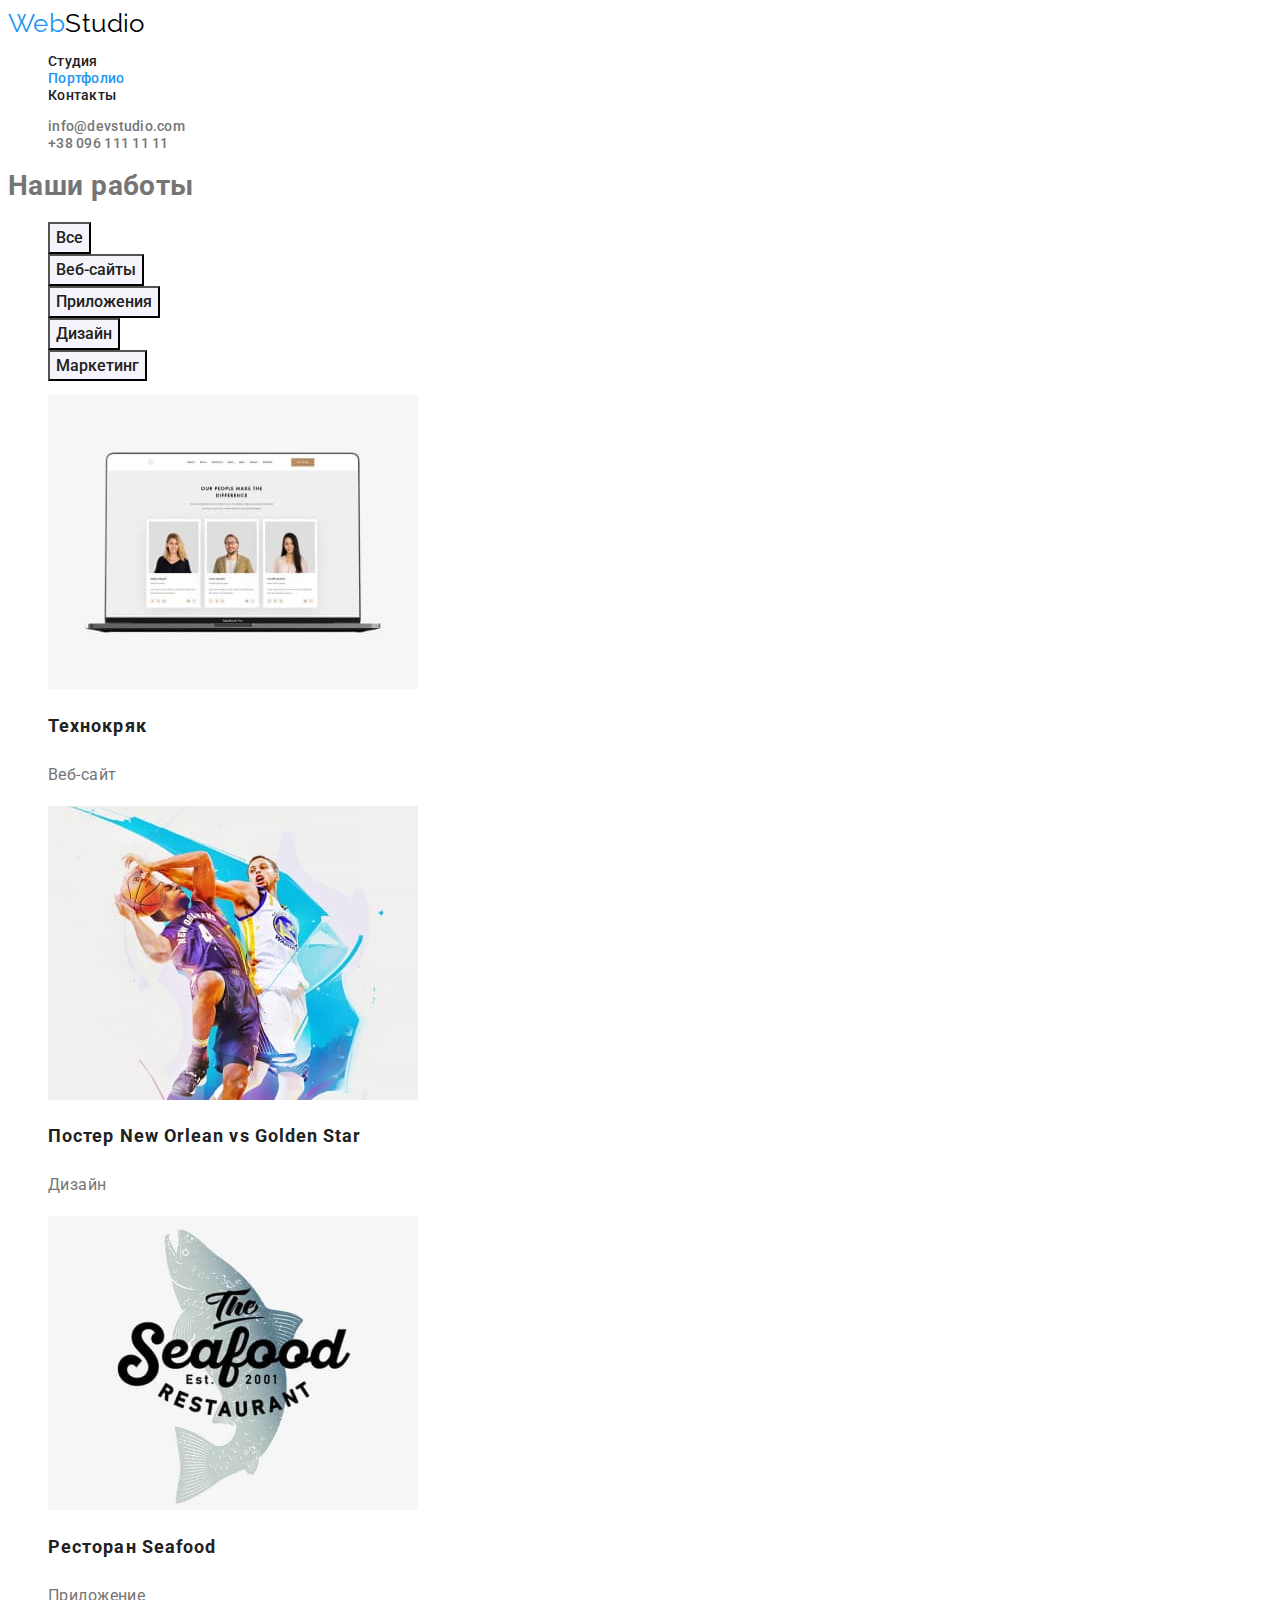
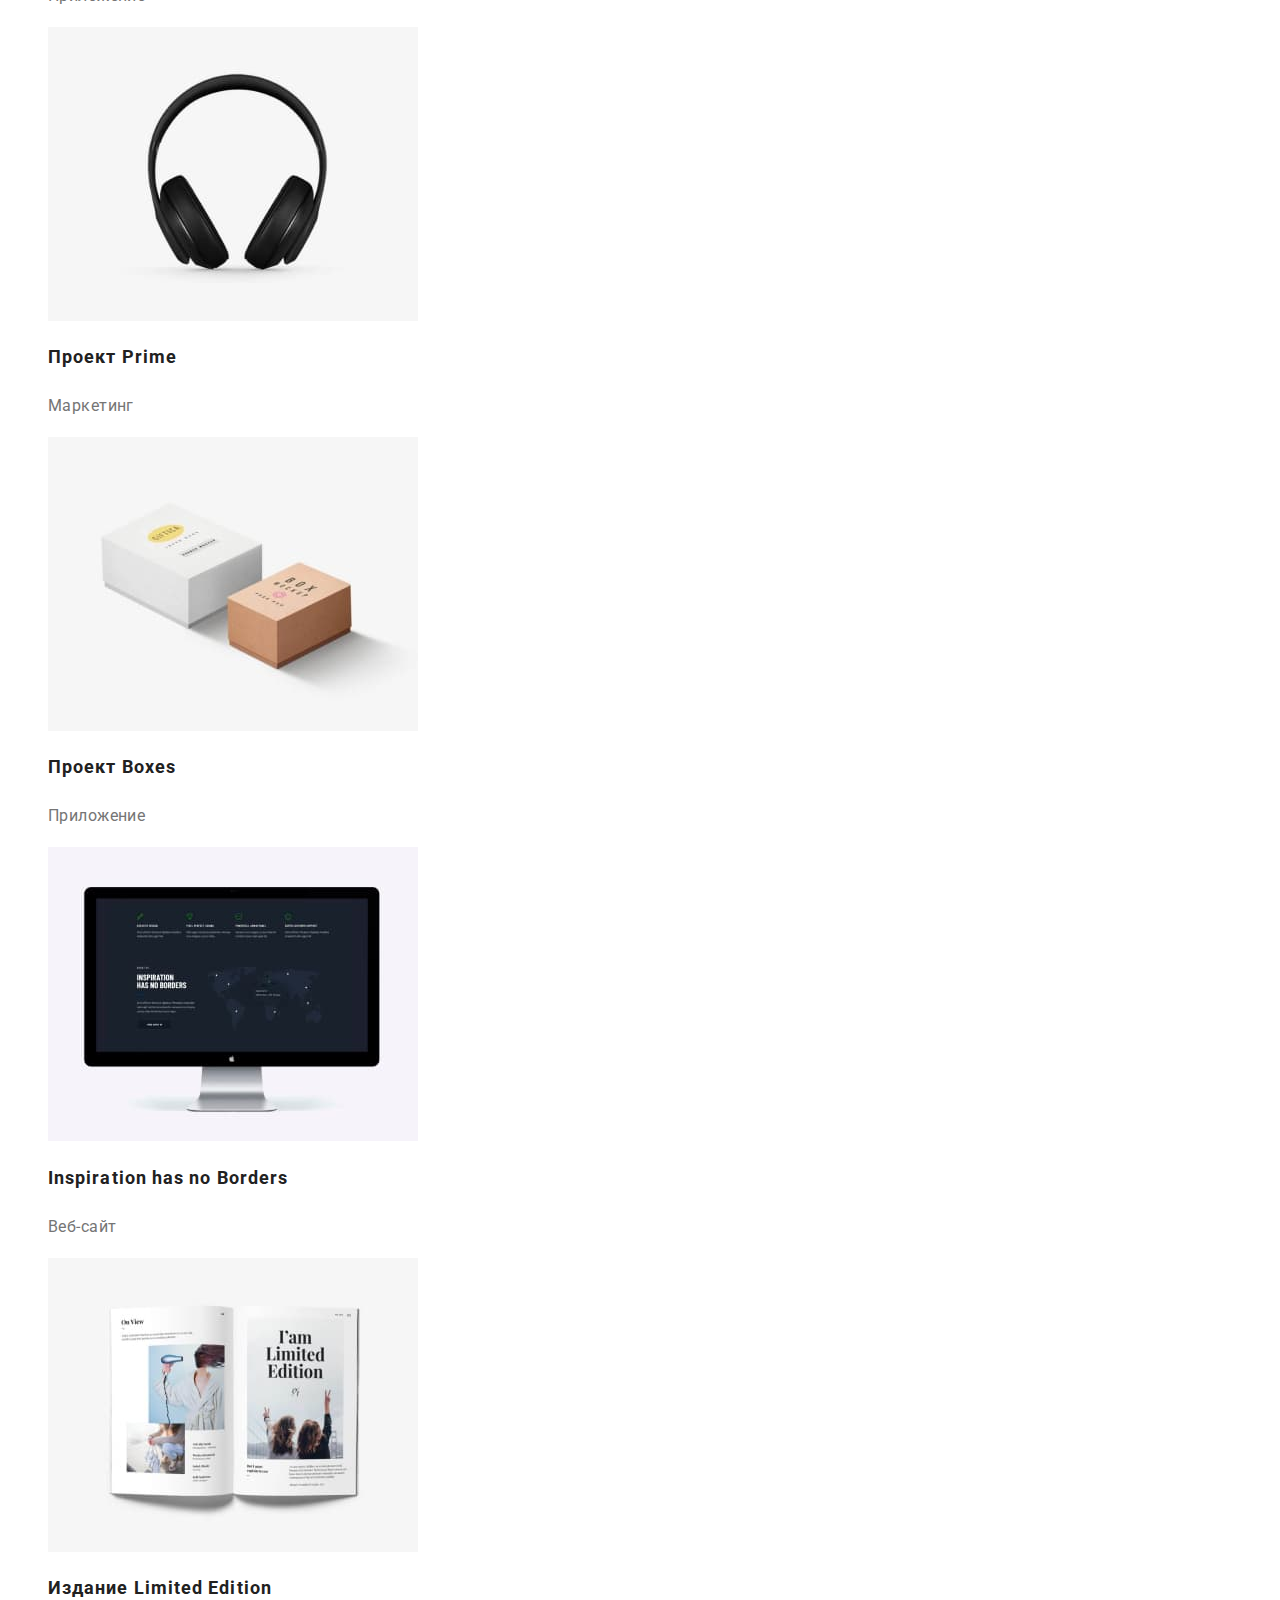
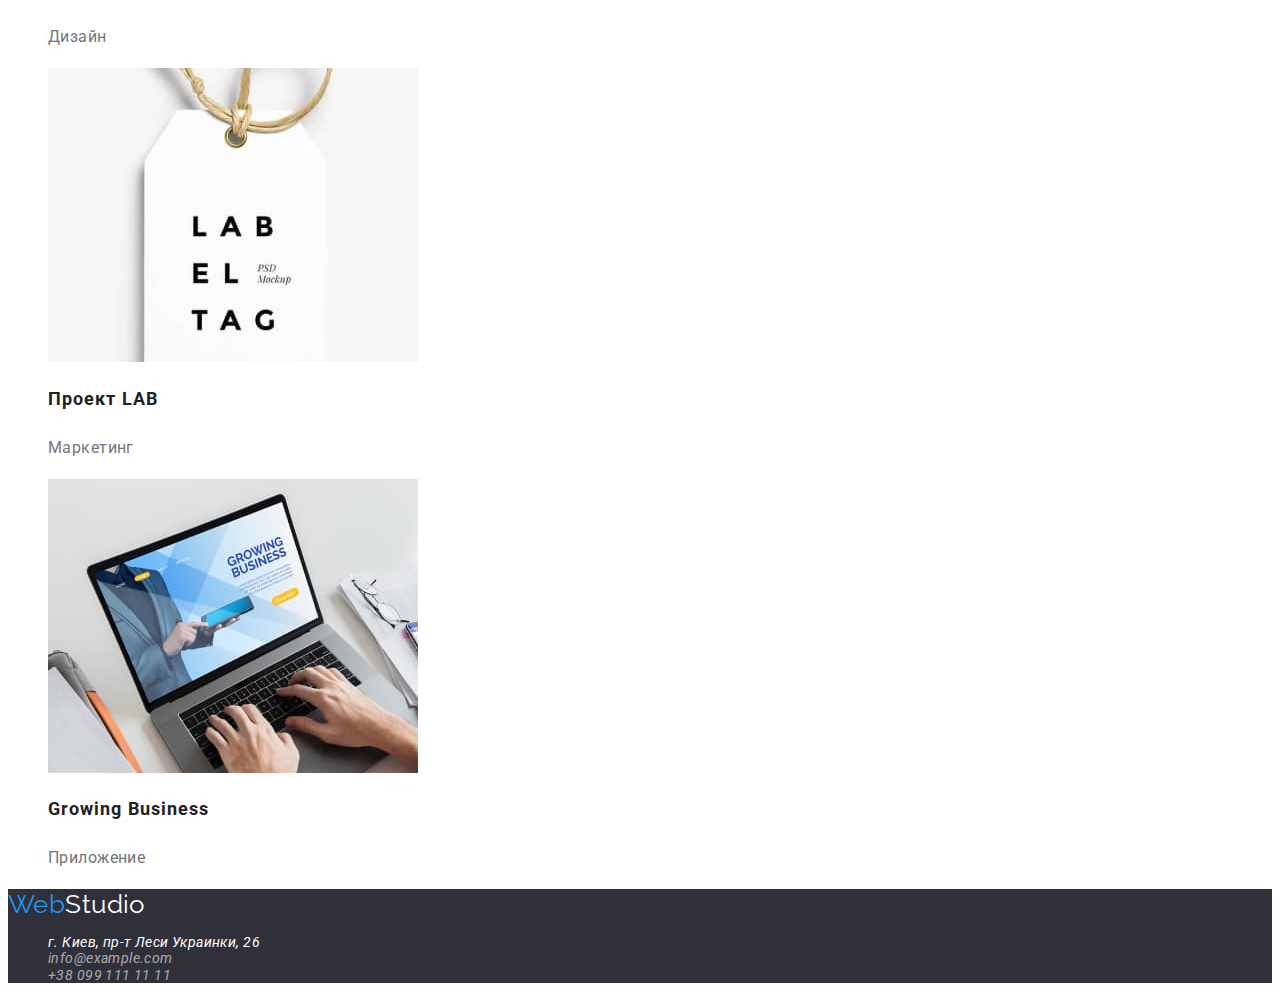
==== portfolio.html @ 64256b89 "Скопіював файли попередньої роботи" ====
<!DOCTYPE html>
<html lang="ru">

<head>
    <meta charset="UTF-8">
    <meta http-equiv="X-UA-Compatible" content="IE=edge">
    <meta name="viewport" content="width=device-width, initial-scale=1.0">
    <title>Портфоліо</title>
    <link rel="stylesheet" href="./css/styles.css">
    <link rel="preconnect" href="https://fonts.googleapis.com">
    <link rel="preconnect" href="https://fonts.gstatic.com" crossorigin>
    <link  href="https://fonts.googleapis.com/css2?family=Raleway:wght@700&family=Roboto:wght@400;500;700;900&display=swap"
        rel="stylesheet">
</head>

<body>
    <!-- Шапка сайта -->
    <header>
        <nav>
            <a href="./index.html" class="line">
                <span class="logo-blue logo">Web</span><span class="logo-black logo">Studio</span>
            </a>

            <ul class="site-nav list ">
                <li><a href="./index.html" class="line">Студия</a></li>
                <li><a href="./portfolio.html" class="current line">Портфолио</a></li>
                <li><a href="" class="line">Контакты</a></li>
            </ul>
        </nav>

        <ul class="site-adrress list ">
            <li><a href="mailto:info@devstudio.com" class="line">info@devstudio.com</a></li>
            <li><a href="tel:+380961111111" class="line">+38 096 111 11 11</a></li>
        </ul>

    </header>

    <!-- Уникальный контент сайта -->
    <main>
        <section>
            <h1>Наши работы</h1>
            <ul class="list">
                <li><button  class="buttons" type="button">Все</button></li>
                <li><button  class="buttons" type="button">Веб-сайты</button></li>
                <li><button  class="buttons" type="button">Приложения</button></li>
                <li><button  class="buttons" type="button">Дизайн</button></li>
                <li><button  class="buttons" type="button">Маркетинг</button></li>
            </ul>
            <ul class="list">
                <li>
                    <a class="line" href="">
                        <img src="./images/imag1.jpg" alt="" width="370">
                        <h2 class="our-works-titles">Технокряк</h2>
                        <p class="paragraph">Веб-сайт</p>
                    </a>
                </li>
                <li>
                    <a class="line" href="">
                        <img src="./images/imag2.jpg" alt="" width="370">
                        <h2 class="our-works-titles">Постер New Orlean vs Golden Star</h2>
                        <p class="paragraph">Дизайн</p>
                    </a>
                </li>
                <li>
                    <a class="line" href="">
                        <img src="./images/imag3.jpg" alt="" width="370">
                        <h2 class="our-works-titles">Ресторан Seafood</h2>
                        <p class="paragraph">Приложение</p>
                    </a>
                </li>
                <li>
                    <a class="line" href="">
                        <img src="./images/imag4.jpg" alt="" width="370">
                        <h2 class="our-works-titles">Проект Prime</h2>
                        <p class="paragraph">Маркетинг</p>
                    </a>
                </li>
                <li>
                    <a class="line" href="">
                        <img src="./images/imag5.jpg" alt="" width="370">
                        <h2 class="our-works-titles">Проект Boxes</h2>
                        <p class="paragraph">Приложение</p>
                    </a>
                </li>
                <li>
                    <a class="line" href="">
                        <img src="./images/imag6.jpg" alt="" width="370">
                        <h2 class="our-works-titles">Inspiration has no Borders</h2>
                        <p class="paragraph">Веб-сайт</p>
                    </a>
                </li>
                <li>
                    <a class="line" href="">
                        <img src="./images/imag7.jpg" alt="" width="370">
                        <h2 class="our-works-titles">Издание Limited Edition</h2>
                        <p class="paragraph">Дизайн</p>
                    </a>
                </li>
                <li>
                    <a class="line" href="">
                        <img src="./images/imag8.jpg" alt="" width="370">
                        <h2 class="our-works-titles">Проект LAB</h2>
                        <p class="paragraph">Маркетинг</p>
                    </a>
                </li>
                <li>
                    <a class="line" href="">
                        <img src="./images/imag9.jpg" alt="" width="370">
                        <h2 class="our-works-titles">Growing Business</h2>
                        <p class="paragraph">Приложение</p>
                    </a>
                </li>
            </ul>
        </section>
    </main>

    <!-- Подвал сайта -->
    <footer class="footer">
        <a href="./index.html" class="line">
            <span class="logo-blue logo">Web</span><span class="logo-white logo">Studio</span>
        </a>

        <address>
            <ul class="list">
                <li class="live-address"><a class="line" href="">г. Киев, пр-т Леси Украинки, 26</a></li>
                <li class="contacts"><a class="line" href="mailto:info@example.com">info@example.com</a></li>
                <li class="contacts"><a class="line" href="tel:+380991111111">+38 099 111 11 11</a></li>
            </ul>
        </address>
    </footer>
</body>

</html>
---- css/styles.css ----
:root {
    --primary-text-color: #757575;
    --title-text-color: #212121;
    --accent-color:#2196F3;
    --primary-white-color: #ffffff;
    --secondary-background-color: #2F303A;
}

body {
    font-family: 'Roboto', sans-serif;
    letter-spacing: 0.03em;
    font-size: 14px;
    line-height: 1.17;
    background-color: var(--primary-white-color);
    color: var(--primary-text-color);
}

.line {
    text-decoration: none;
}

.list {
    list-style: none;
}



/* ----------LOGO---------- */

.logo {
    font-family: 'Raleway', sans-serif ;
    font-size: 26px;
    line-height: 1.19;
}

.logo-blue {
    color: #2196F3 ;
} 

.logo-black{
    color: #000000;
}

.logo-white {
    color: #ffffff;
}

/* ----------HEADER---------- */

.site-nav a {
    color: var(--title-text-color);
    font-weight: 500;
    font-size: 14px;
    line-height: 1.14;
    letter-spacing: 0.02em;
}

.site-adrress a {
    color: var(--primary-text-color);
    font-weight: 500;
    font-size: 14px;
    line-height: 1.14;
    letter-spacing: 0.02em;
}

.site-nav a:hover,
.site-nav a:focus,
.site-adrress a:hover,
.site-adrress a:focus {
    color: var(--accent-color);
}

.site-nav a.current {
    color: var(--accent-color);
}

/* ---------- СТИЛІ ДЛЯ INDEX.HTML---------- */

/* ----------HERO---------- */

.hero {
    background-color: var(--secondary-background-color);
}

.hero-title {
    color: var(--primary-white-color);
    font-weight: 900;
    font-size: 44px;
    line-height: 1.36;
    text-align: center;
    letter-spacing: 0.06em;
    text-transform: uppercase;
}

.button {
    color: var(--primary-white-color);
    background-color: var(--accent-color);
    font-family: 'Roboto';
    font-weight: 700;
    font-size: 16px;
    line-height: 1.88;
    letter-spacing: 0.06em;
    cursor: pointer;
}

.button:hover,
.button:focus {
    color: var(--accent-color);
    background-color: var(--primary-white-color);
}

/* ----------SECTION---------- */

.section-title {
    color: var(--title-text-color);
    font-weight: 700;
    font-size: 36px;
    text-align: center;
}

/* ----------FEATURE---------- */

.feature-list .title {
    color: var(--title-text-color);
    font-size: 14px;
    line-height: 1.14;
    text-transform: uppercase;
}



/* ----------TEAM---------- */

.team {
    background-color: #F5F4FA;
}
.team-list .title {
    color: var(--title-text-color);
    font-weight: 500;
    font-size: 16px;
    line-height: 1.19;
}

.team-list .text {
    font-weight: 400;
    font-size: 16px;
    line-height: 1.19;
}

/* ----------FOOTER---------- */

.footer {
    background-color: var(--secondary-background-color);
}

.live-address a {
    color: var(--primary-white-color);
}

.contacts a {
    color: rgba(255, 255, 255, 0.6);
}

.live-address a:hover,
.live-address a:focus,
.contacts a:hover,
.contacts a:focus {
    color: var(--accent-color);
}

/* ---------- СТИЛІ ДЛЯ PORTFOLIO.HTML---------- */

.buttons {
    background-color: #F5F4FA;
    color: var(--title-text-color);
    font-family: 'Roboto';
    font-weight: 500;
    font-size: 16px;
    line-height: 1.62;
    cursor: pointer;
}

.buttons:hover,
.buttons:focus {
    background-color: var(--accent-color);
    color: var(--primary-white-color);
}

.our-works-titles {
    color: var(--title-text-color);
    font-size: 18px;
    line-height: 2;
    letter-spacing: 0.06em;
}

.paragraph {
    color: var(--primary-text-color);
    font-weight: 400;
    font-size: 16px;
    line-height: 1.88;
}
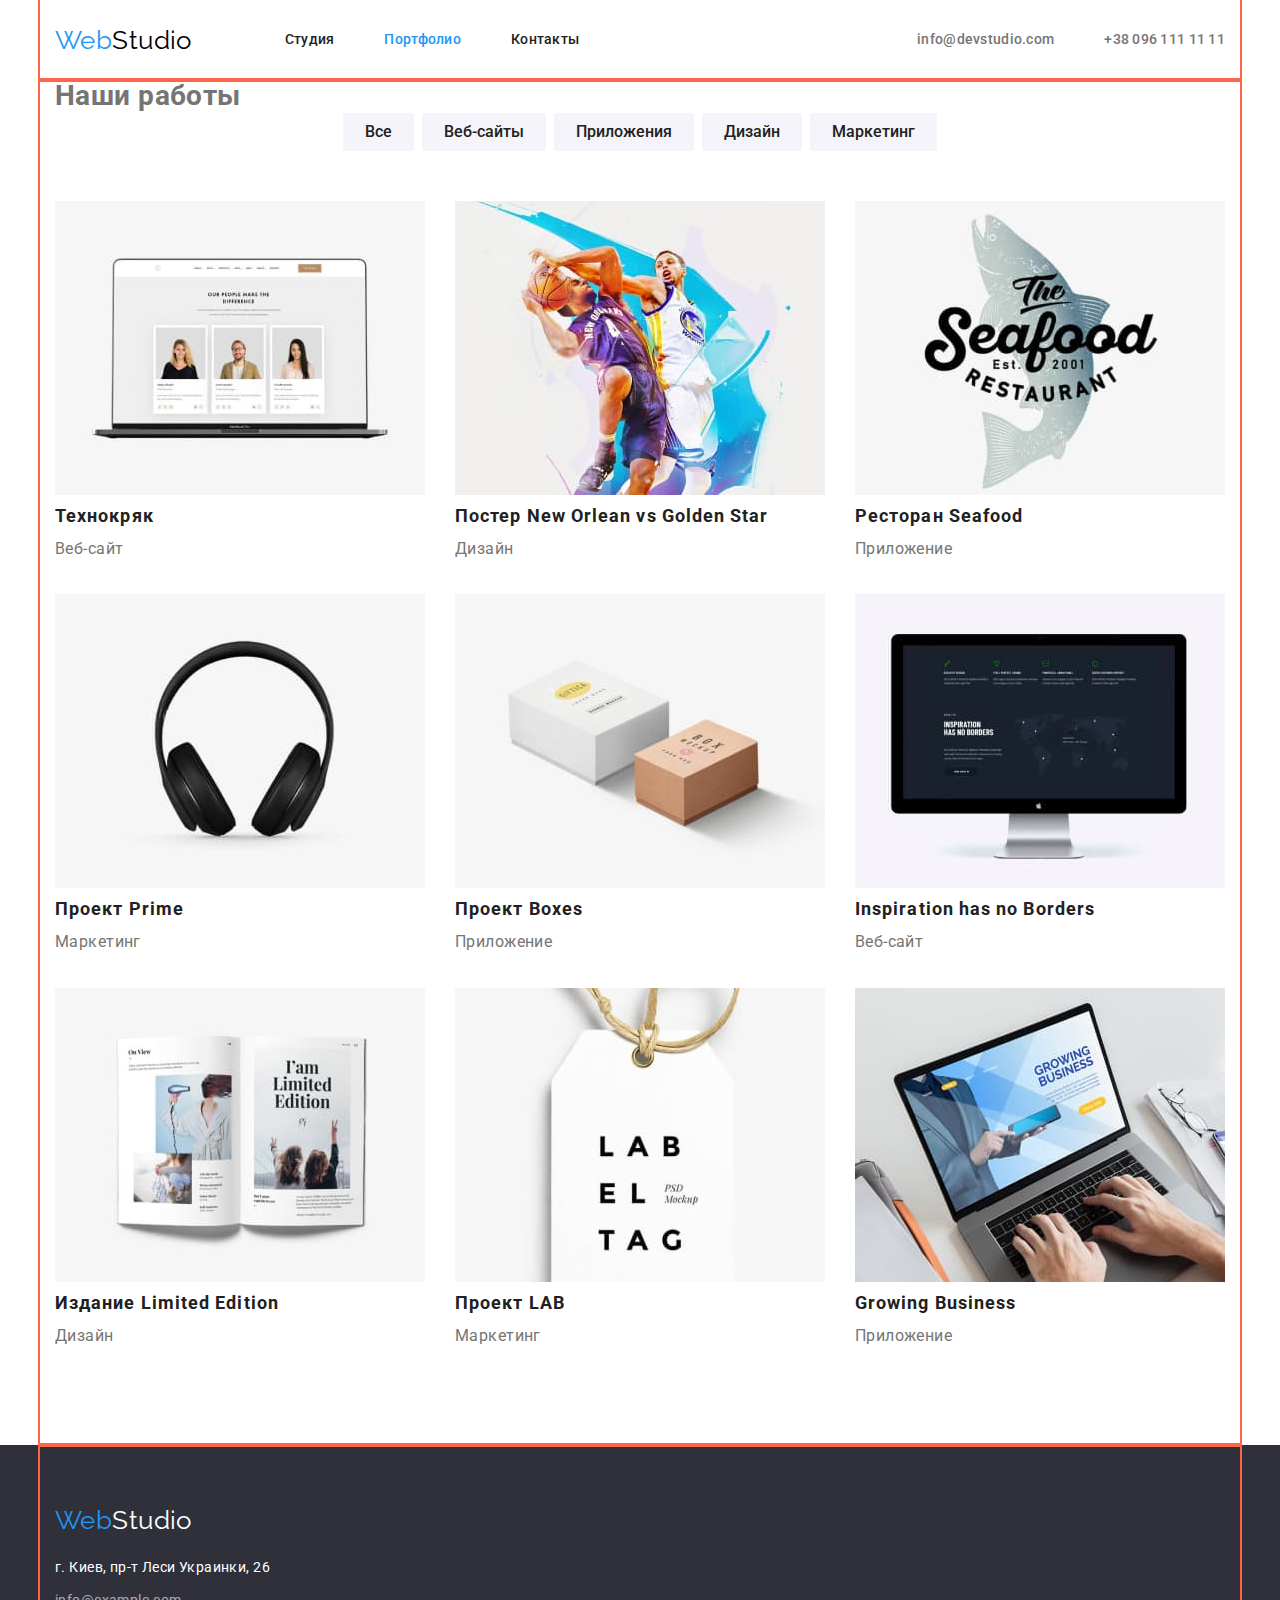
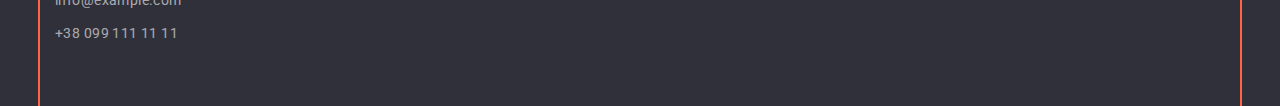
==== commit fe0d0651: "Додав додаткову розмітку" ====
--- a/portfolio.html
+++ b/portfolio.html
@@ -16,117 +16,123 @@
 <body>
     <!-- Шапка сайта -->
     <header>
-        <nav>
-            <a href="./index.html" class="line">
-                <span class="logo-blue logo">Web</span><span class="logo-black logo">Studio</span>
-            </a>
+        <div class="container main-nav">
+            <nav class="main-nav">
+                <a href="./index.html" class="line">
+                    <span class="logo-blue logo">Web</span><span class="logo-black logo">Studio</span>
+                </a>
+    
+                <ul class="site-nav list ">
+                    <li class="item"><a href="./index.html" class="line">Студия</a></li>
+                    <li class="item"><a href="./portfolio.html" class="current line">Портфолио</a></li>
+                    <li class="item"><a href="" class="line">Контакты</a></li>
+                </ul>
+            </nav>
+    
+            <ul class="site-adrress list ">
+                <li class="item"><a href="mailto:info@devstudio.com" class="line">info@devstudio.com</a></li>
+                <li class="item"><a href="tel:+380961111111" class="line">+38 096 111 11 11</a></li>
+            </ul>
+        </div>
+    </header>
 
-            <ul class="site-nav list ">
-                <li><a href="./index.html" class="line">Студия</a></li>
-                <li><a href="./portfolio.html" class="current line">Портфолио</a></li>
-                <li><a href="" class="line">Контакты</a></li>
-            </ul>
-        </nav>
-
-        <ul class="site-adrress list ">
-            <li><a href="mailto:info@devstudio.com" class="line">info@devstudio.com</a></li>
-            <li><a href="tel:+380961111111" class="line">+38 096 111 11 11</a></li>
-        </ul>
-
-    </header>
 
     <!-- Уникальный контент сайта -->
     <main>
         <section>
-            <h1>Наши работы</h1>
-            <ul class="list">
-                <li><button  class="buttons" type="button">Все</button></li>
-                <li><button  class="buttons" type="button">Веб-сайты</button></li>
-                <li><button  class="buttons" type="button">Приложения</button></li>
-                <li><button  class="buttons" type="button">Дизайн</button></li>
-                <li><button  class="buttons" type="button">Маркетинг</button></li>
-            </ul>
-            <ul class="list">
-                <li>
-                    <a class="line" href="">
-                        <img src="./images/imag1.jpg" alt="" width="370">
-                        <h2 class="our-works-titles">Технокряк</h2>
-                        <p class="paragraph">Веб-сайт</p>
-                    </a>
-                </li>
-                <li>
-                    <a class="line" href="">
-                        <img src="./images/imag2.jpg" alt="" width="370">
-                        <h2 class="our-works-titles">Постер New Orlean vs Golden Star</h2>
-                        <p class="paragraph">Дизайн</p>
-                    </a>
-                </li>
-                <li>
-                    <a class="line" href="">
-                        <img src="./images/imag3.jpg" alt="" width="370">
-                        <h2 class="our-works-titles">Ресторан Seafood</h2>
-                        <p class="paragraph">Приложение</p>
-                    </a>
-                </li>
-                <li>
-                    <a class="line" href="">
-                        <img src="./images/imag4.jpg" alt="" width="370">
-                        <h2 class="our-works-titles">Проект Prime</h2>
-                        <p class="paragraph">Маркетинг</p>
-                    </a>
-                </li>
-                <li>
-                    <a class="line" href="">
-                        <img src="./images/imag5.jpg" alt="" width="370">
-                        <h2 class="our-works-titles">Проект Boxes</h2>
-                        <p class="paragraph">Приложение</p>
-                    </a>
-                </li>
-                <li>
-                    <a class="line" href="">
-                        <img src="./images/imag6.jpg" alt="" width="370">
-                        <h2 class="our-works-titles">Inspiration has no Borders</h2>
-                        <p class="paragraph">Веб-сайт</p>
-                    </a>
-                </li>
-                <li>
-                    <a class="line" href="">
-                        <img src="./images/imag7.jpg" alt="" width="370">
-                        <h2 class="our-works-titles">Издание Limited Edition</h2>
-                        <p class="paragraph">Дизайн</p>
-                    </a>
-                </li>
-                <li>
-                    <a class="line" href="">
-                        <img src="./images/imag8.jpg" alt="" width="370">
-                        <h2 class="our-works-titles">Проект LAB</h2>
-                        <p class="paragraph">Маркетинг</p>
-                    </a>
-                </li>
-                <li>
-                    <a class="line" href="">
-                        <img src="./images/imag9.jpg" alt="" width="370">
-                        <h2 class="our-works-titles">Growing Business</h2>
-                        <p class="paragraph">Приложение</p>
-                    </a>
-                </li>
-            </ul>
+            <div class="container">
+                <h1>Наши работы</h1>
+                <ul class="buttons-list list">
+                    <li class="item"><button class="buttons" type="button">Все</button></li>
+                    <li class="item"><button class="buttons" type="button">Веб-сайты</button></li>
+                    <li class="item"><button class="buttons" type="button">Приложения</button></li>
+                    <li class="item"><button class="buttons" type="button">Дизайн</button></li>
+                    <li class="item"><button class="buttons" type="button">Маркетинг</button></li>
+                </ul>
+                <ul class="our-works list">
+                    <li class="item">
+                        <a class="line" href="">
+                            <img src="./images/imag1.jpg" alt="" width="370">
+                            <h2 class="titles">Технокряк</h2>
+                            <p class="paragraph">Веб-сайт</p>
+                        </a>
+                    </li>
+                    <li class="item">
+                        <a class="line" href="">
+                            <img src="./images/imag2.jpg" alt="" width="370">
+                            <h2 class="titles">Постер New Orlean vs Golden Star</h2>
+                            <p class="paragraph">Дизайн</p>
+                        </a>
+                    </li>
+                    <li class="item">
+                        <a class="line" href="">
+                            <img src="./images/imag3.jpg" alt="" width="370">
+                            <h2 class="titles">Ресторан Seafood</h2>
+                            <p class="paragraph">Приложение</p>
+                        </a>
+                    </li>
+                    <li class="item">
+                        <a class="line" href="">
+                            <img src="./images/imag4.jpg" alt="" width="370">
+                            <h2 class="titles">Проект Prime</h2>
+                            <p class="paragraph">Маркетинг</p>
+                        </a>
+                    </li>
+                    <li class="item">
+                        <a class="line" href="">
+                            <img src="./images/imag5.jpg" alt="" width="370">
+                            <h2 class="titles">Проект Boxes</h2>
+                            <p class="paragraph">Приложение</p>
+                        </a>
+                    </li>
+                    <li class="item">
+                        <a class="line" href="">
+                            <img src="./images/imag6.jpg" alt="" width="370">
+                            <h2 class="titles">Inspiration has no Borders</h2>
+                            <p class="paragraph">Веб-сайт</p>
+                        </a>
+                    </li>
+                    <li class="item">
+                        <a class="line" href="">
+                            <img src="./images/imag7.jpg" alt="" width="370">
+                            <h2 class="titles">Издание Limited Edition</h2>
+                            <p class="paragraph">Дизайн</p>
+                        </a>
+                    </li>
+                    <li class="item">
+                        <a class="line" href="">
+                            <img src="./images/imag8.jpg" alt="" width="370">
+                            <h2 class="titles">Проект LAB</h2>
+                            <p class="paragraph">Маркетинг</p>
+                        </a>
+                    </li>
+                    <li class="item">
+                        <a class="line" href="">
+                            <img src="./images/imag9.jpg" alt="" width="370">
+                            <h2 class="titles">Growing Business</h2>
+                            <p class="paragraph">Приложение</p>
+                        </a>
+                    </li>
+                </ul>
+            </div>
         </section>
     </main>
 
     <!-- Подвал сайта -->
     <footer class="footer">
-        <a href="./index.html" class="line">
-            <span class="logo-blue logo">Web</span><span class="logo-white logo">Studio</span>
-        </a>
-
-        <address>
-            <ul class="list">
-                <li class="live-address"><a class="line" href="">г. Киев, пр-т Леси Украинки, 26</a></li>
-                <li class="contacts"><a class="line" href="mailto:info@example.com">info@example.com</a></li>
-                <li class="contacts"><a class="line" href="tel:+380991111111">+38 099 111 11 11</a></li>
-            </ul>
-        </address>
+        <div class="container">
+            <a href="./index.html" class="logotype line">
+                <span class="logo-blue logo">Web</span><span class="logo-white logo">Studio</span>
+            </a>
+    
+            <address>
+                <ul class="contacts-list list">
+                    <li class="live-address"><a class="line" href="">г. Киев, пр-т Леси Украинки, 26</a></li>
+                    <li class="contacts"><a class="line" href="mailto:info@example.com">info@example.com</a></li>
+                    <li class="contacts"><a class="line" href="tel:+380991111111">+38 099 111 11 11</a></li>
+                </ul>
+            </address>
+        </div>
     </footer>
 </body>
 
--- a/css/styles.css
+++ b/css/styles.css
@@ -1,3 +1,13 @@
+html {
+    box-sizing: border-box;
+}
+
+*,
+*::before,
+*::after {
+    box-sizing: inherit;
+}
+
 :root {
     --primary-text-color: #757575;
     --title-text-color: #212121;
@@ -7,12 +17,24 @@
 }
 
 body {
+    margin: 0;
+
+    background-color: var(--primary-white-color);
+    color: var(--primary-text-color);
     font-family: 'Roboto', sans-serif;
     letter-spacing: 0.03em;
     font-size: 14px;
     line-height: 1.17;
-    background-color: var(--primary-white-color);
-    color: var(--primary-text-color);
+
+}
+
+.container {
+    margin-left: auto;
+    margin-right: auto;
+    width: 1200px;
+    padding-left: 15px;
+    padding-right: 15px;
+    outline: 2px solid tomato;
 }
 
 .line {
@@ -21,10 +43,14 @@
 
 .list {
     list-style: none;
-}
-
-
-
+    padding: 0;
+    margin: 0;
+}
+
+h1, h2, h3, h4, h5, h6, p {
+    margin-top: 0;
+    margin-bottom: 0;
+}
 /* ----------LOGO---------- */
 
 .logo {
@@ -47,7 +73,25 @@
 
 /* ----------HEADER---------- */
 
+.main-nav {
+    display: flex;
+    align-items: center;
+}
+
+.site-nav {
+    display: flex;
+    margin-left: 93px;
+}
+
+.site-nav .item:not(:last-child) {
+    margin-right: 50px;
+}
+
 .site-nav a {
+    display: block;
+    padding-top: 32px;
+    padding-bottom: 32px;
+
     color: var(--title-text-color);
     font-weight: 500;
     font-size: 14px;
@@ -55,7 +99,20 @@
     letter-spacing: 0.02em;
 }
 
+.site-adrress {
+    display: flex;
+    margin-left: auto;
+}
+
+.site-adrress .item + .item {
+    margin-left: 50px;
+}
+
 .site-adrress a {
+    display: block;
+    padding-top: 32px;
+    padding-bottom: 32px;
+
     color: var(--primary-text-color);
     font-weight: 500;
     font-size: 14px;
@@ -80,21 +137,33 @@
 
 .hero {
     background-color: var(--secondary-background-color);
+    text-align: center;
+    height: 600px;
 }
 
 .hero-title {
+    margin-top: 0;
+    margin-bottom: 30px;
+    padding-top: 200px;
+
     color: var(--primary-white-color);
     font-weight: 900;
     font-size: 44px;
     line-height: 1.36;
-    text-align: center;
+    
     letter-spacing: 0.06em;
     text-transform: uppercase;
 }
 
 .button {
+    border-radius: 4px;
+    padding: 10px 32px;
+    min-width: 200px;
+    text-align: center;
+
     color: var(--primary-white-color);
     background-color: var(--accent-color);
+    
     font-family: 'Roboto';
     font-weight: 700;
     font-size: 16px;
@@ -111,7 +180,14 @@
 
 /* ----------SECTION---------- */
 
+.section {
+    margin-bottom: 94px;
+}
+
 .section-title {
+    margin-top: 0;
+    margin-bottom: 50px;
+
     color: var(--title-text-color);
     font-weight: 700;
     font-size: 36px;
@@ -120,21 +196,75 @@
 
 /* ----------FEATURE---------- */
 
+.feature-list {
+    display: flex;
+}
+
+.feature-list .item {
+    width: 270px;
+}
+
+.feature-list .item + .item {
+    margin-left: 30px;
+}
+
 .feature-list .title {
+    margin-top: 0;
+    margin-bottom: 10px;
+
     color: var(--title-text-color);
     font-size: 14px;
     line-height: 1.14;
     text-transform: uppercase;
 }
 
-
+.feature-list p {
+    margin-top: 0;
+    margin-bottom: 0;
+
+    line-height: 1.71;
+}
+
+/* ----------JOB---------- */
+
+.our-job {
+    display: flex;
+}
+
+.our-job .item + .item {
+    margin-left: 30px;
+}
 
 /* ----------TEAM---------- */
 
 .team {
     background-color: #F5F4FA;
-}
+    margin-bottom: 0;
+
+    height: 648px;
+}
+
+.team .section-title {
+    padding-top: 94px;
+}
+
+.team-list {
+    display: flex;
+}
+
+.team-list .item + .item {
+    margin-left: 30px;
+}
+
+.team-list img {
+    display: block;
+    margin-bottom: 30px;
+}
+
 .team-list .title {
+
+    margin-bottom: 10px;
+
     color: var(--title-text-color);
     font-weight: 500;
     font-size: 16px;
@@ -153,11 +283,32 @@
     background-color: var(--secondary-background-color);
 }
 
+.logotype {
+    display: inline-block;
+    padding-top: 60px;
+    margin-bottom: 20px;
+}
+
+.contacts-list {
+    padding-bottom: 60px;
+
+    font-style: normal;
+    line-height: 1.71;
+}
+
+.contacts-list a {
+    display: inline-block;
+}
+
+.contacts {
+    margin-top: 9px;
+}
+
 .live-address a {
     color: var(--primary-white-color);
 }
 
-.contacts a {
+.contacts a {    
     color: rgba(255, 255, 255, 0.6);
 }
 
@@ -170,7 +321,21 @@
 
 /* ---------- СТИЛІ ДЛЯ PORTFOLIO.HTML---------- */
 
+.buttons-list {
+    display: flex;
+    justify-content: center;
+    margin-bottom: 50px;
+}
+
+.buttons-list .item + .item {
+    margin-left: 8px;
+}
+
 .buttons {
+    padding: 6px 22px;
+    border: transparent;
+    border-radius: 4px;
+
     background-color: #F5F4FA;
     color: var(--title-text-color);
     font-family: 'Roboto';
@@ -186,7 +351,26 @@
     color: var(--primary-white-color);
 }
 
-.our-works-titles {
+.our-works {
+    display: flex;
+    flex-wrap: wrap;
+}
+
+.our-works .item {
+    width: calc((100% - 60px) / 3);
+    margin-right: 30px;
+    margin-bottom: 30px;
+}
+
+.our-works .item:nth-child(3n){
+    margin-right: 0;
+}
+
+.our-works .item:nth-last-child(-n + 3) {
+    margin-bottom: 94px;
+}
+
+.our-works .titles {
     color: var(--title-text-color);
     font-size: 18px;
     line-height: 2;
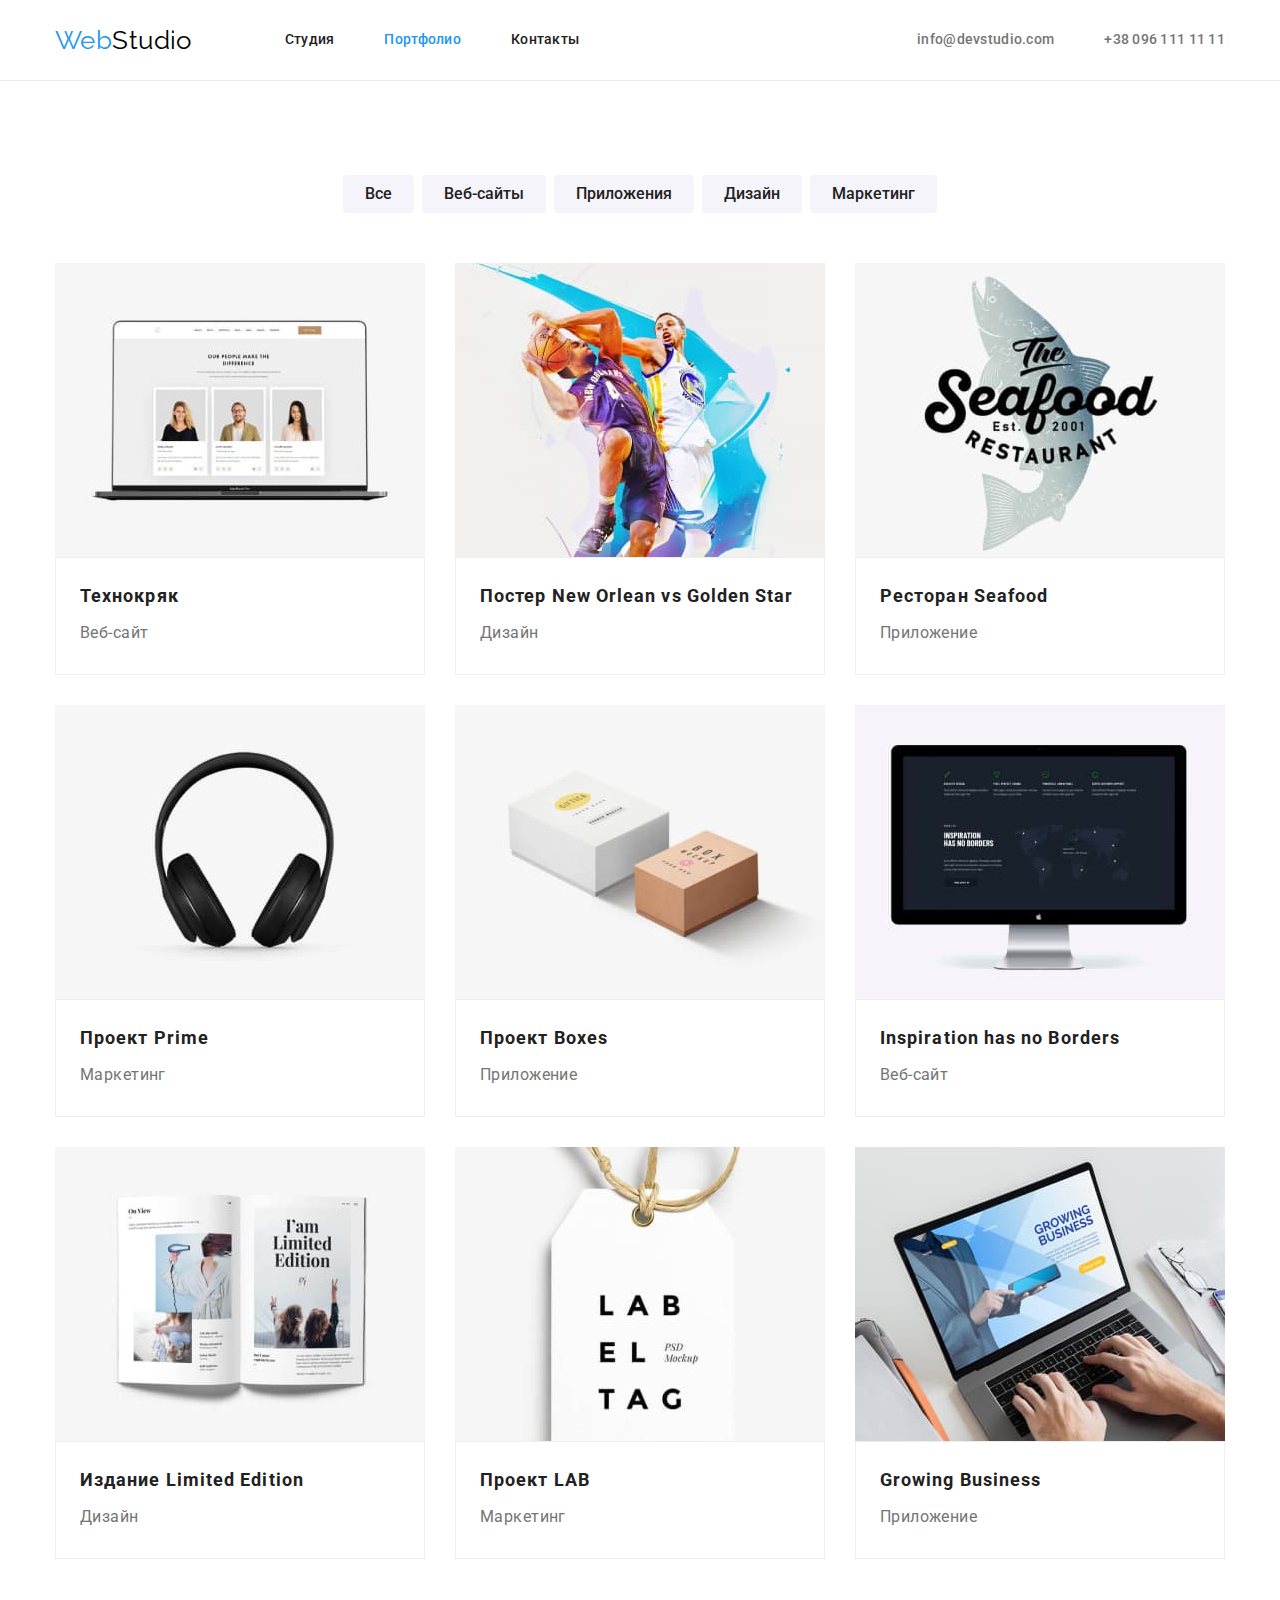
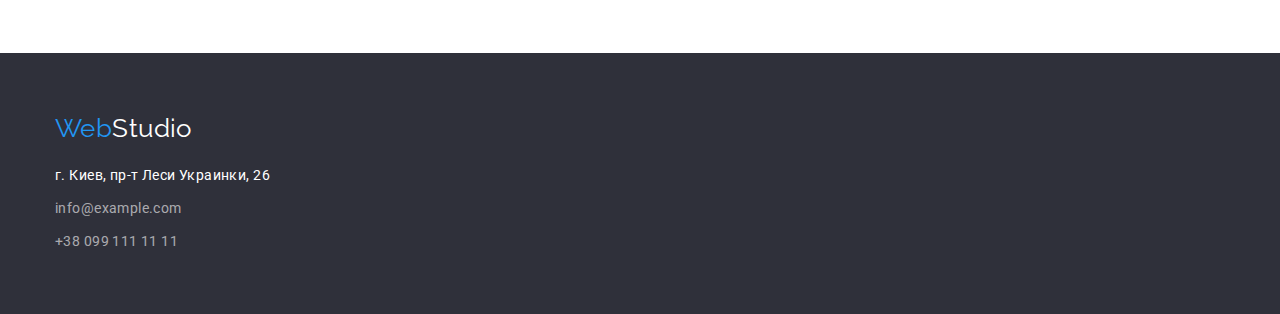
==== commit 840d4fce: "Додав додаткову розмітку" ====
--- a/portfolio.html
+++ b/portfolio.html
@@ -6,16 +6,17 @@
     <meta http-equiv="X-UA-Compatible" content="IE=edge">
     <meta name="viewport" content="width=device-width, initial-scale=1.0">
     <title>Портфоліо</title>
-    <link rel="stylesheet" href="./css/styles.css">
     <link rel="preconnect" href="https://fonts.googleapis.com">
     <link rel="preconnect" href="https://fonts.gstatic.com" crossorigin>
-    <link  href="https://fonts.googleapis.com/css2?family=Raleway:wght@700&family=Roboto:wght@400;500;700;900&display=swap"
-        rel="stylesheet">
+    <link href="https://fonts.googleapis.com/css2?family=Raleway:wght@700&family=Roboto:wght@400;500;700;900&display=swap" rel="stylesheet">
+    <link rel="stylesheet" href="https://cdnjs.cloudflare.com/ajax/libs/modern-normalize/1.1.0/modern-normalize.min.css">
+    <link rel="stylesheet" href="./css/styles.css">
+
 </head>
 
 <body>
     <!-- Шапка сайта -->
-    <header>
+    <header class="header">
         <div class="container main-nav">
             <nav class="main-nav">
                 <a href="./index.html" class="line">
@@ -39,9 +40,9 @@
 
     <!-- Уникальный контент сайта -->
     <main>
-        <section>
+        <section class="portfolio-section">
             <div class="container">
-                <h1>Наши работы</h1>
+                <h1 hidden>Наши работы</h1>
                 <ul class="buttons-list list">
                     <li class="item"><button class="buttons" type="button">Все</button></li>
                     <li class="item"><button class="buttons" type="button">Веб-сайты</button></li>
@@ -53,64 +54,82 @@
                     <li class="item">
                         <a class="line" href="">
                             <img src="./images/imag1.jpg" alt="" width="370">
-                            <h2 class="titles">Технокряк</h2>
-                            <p class="paragraph">Веб-сайт</p>
+                            <div class="description">
+                                <h2 class="titles">Технокряк</h2>
+                                <p class="paragraph">Веб-сайт</p>
+                            </div>
                         </a>
                     </li>
                     <li class="item">
                         <a class="line" href="">
                             <img src="./images/imag2.jpg" alt="" width="370">
-                            <h2 class="titles">Постер New Orlean vs Golden Star</h2>
+                            <div class="description">
+                                <h2 class="titles">Постер New Orlean vs Golden Star</h2>
                             <p class="paragraph">Дизайн</p>
+                            </div>
                         </a>
                     </li>
                     <li class="item">
                         <a class="line" href="">
                             <img src="./images/imag3.jpg" alt="" width="370">
-                            <h2 class="titles">Ресторан Seafood</h2>
+                            <div class="description">
+                                <h2 class="titles">Ресторан Seafood</h2>
                             <p class="paragraph">Приложение</p>
+                            </div>
                         </a>
                     </li>
                     <li class="item">
                         <a class="line" href="">
                             <img src="./images/imag4.jpg" alt="" width="370">
-                            <h2 class="titles">Проект Prime</h2>
+                            <div class="description">
+                                <h2 class="titles">Проект Prime</h2>
                             <p class="paragraph">Маркетинг</p>
+                            </div>
                         </a>
                     </li>
                     <li class="item">
                         <a class="line" href="">
                             <img src="./images/imag5.jpg" alt="" width="370">
-                            <h2 class="titles">Проект Boxes</h2>
+                            <div class="description">
+                                <h2 class="titles">Проект Boxes</h2>
                             <p class="paragraph">Приложение</p>
+                            </div>
                         </a>
                     </li>
                     <li class="item">
                         <a class="line" href="">
                             <img src="./images/imag6.jpg" alt="" width="370">
-                            <h2 class="titles">Inspiration has no Borders</h2>
+                            <div class="description">
+                                <h2 class="titles">Inspiration has no Borders</h2>
                             <p class="paragraph">Веб-сайт</p>
+                            </div>
                         </a>
                     </li>
                     <li class="item">
                         <a class="line" href="">
                             <img src="./images/imag7.jpg" alt="" width="370">
-                            <h2 class="titles">Издание Limited Edition</h2>
+                            <div class="description">
+                                <h2 class="titles">Издание Limited Edition</h2>
                             <p class="paragraph">Дизайн</p>
+                            </div>
                         </a>
                     </li>
                     <li class="item">
                         <a class="line" href="">
                             <img src="./images/imag8.jpg" alt="" width="370">
-                            <h2 class="titles">Проект LAB</h2>
+                            <div class="description">
+                                <h2 class="titles">Проект LAB</h2>
                             <p class="paragraph">Маркетинг</p>
+                            </div>
                         </a>
                     </li>
                     <li class="item">
                         <a class="line" href="">
                             <img src="./images/imag9.jpg" alt="" width="370">
-                            <h2 class="titles">Growing Business</h2>
+                            <div class="description">
+                                <h2 class="titles">Growing Business</h2>
                             <p class="paragraph">Приложение</p>
+                            </div>
                         </a>
                     </li>
                 </ul>
--- a/css/styles.css
+++ b/css/styles.css
@@ -34,7 +34,6 @@
     width: 1200px;
     padding-left: 15px;
     padding-right: 15px;
-    outline: 2px solid tomato;
 }
 
 .line {
@@ -72,6 +71,10 @@
 }
 
 /* ----------HEADER---------- */
+
+.header {
+    border-bottom: 1px solid #ECECEC;
+}
 
 .main-nav {
     display: flex;
@@ -181,7 +184,8 @@
 /* ----------SECTION---------- */
 
 .section {
-    margin-bottom: 94px;
+    padding-top: 94px;
+    padding-bottom: 94px;
 }
 
 .section-title {
@@ -242,10 +246,6 @@
     margin-bottom: 0;
 
     height: 648px;
-}
-
-.team .section-title {
-    padding-top: 94px;
 }
 
 .team-list {
@@ -321,6 +321,11 @@
 
 /* ---------- СТИЛІ ДЛЯ PORTFOLIO.HTML---------- */
 
+.portfolio-section {
+    margin-top: 94px;
+    margin-bottom: 94px;
+}
+
 .buttons-list {
     display: flex;
     justify-content: center;
@@ -367,10 +372,24 @@
 }
 
 .our-works .item:nth-last-child(-n + 3) {
-    margin-bottom: 94px;
+    margin-bottom: 0px;
+}
+
+.our-works .description {
+    border: 1px solid #EEEEEE;
+    padding-top: 20px;
+    padding-bottom: 26px;
+    padding-left: 24px;
+
+}
+
+.our-works img {
+    display: block;
 }
 
 .our-works .titles {
+    margin-bottom: 4px;
+
     color: var(--title-text-color);
     font-size: 18px;
     line-height: 2;
